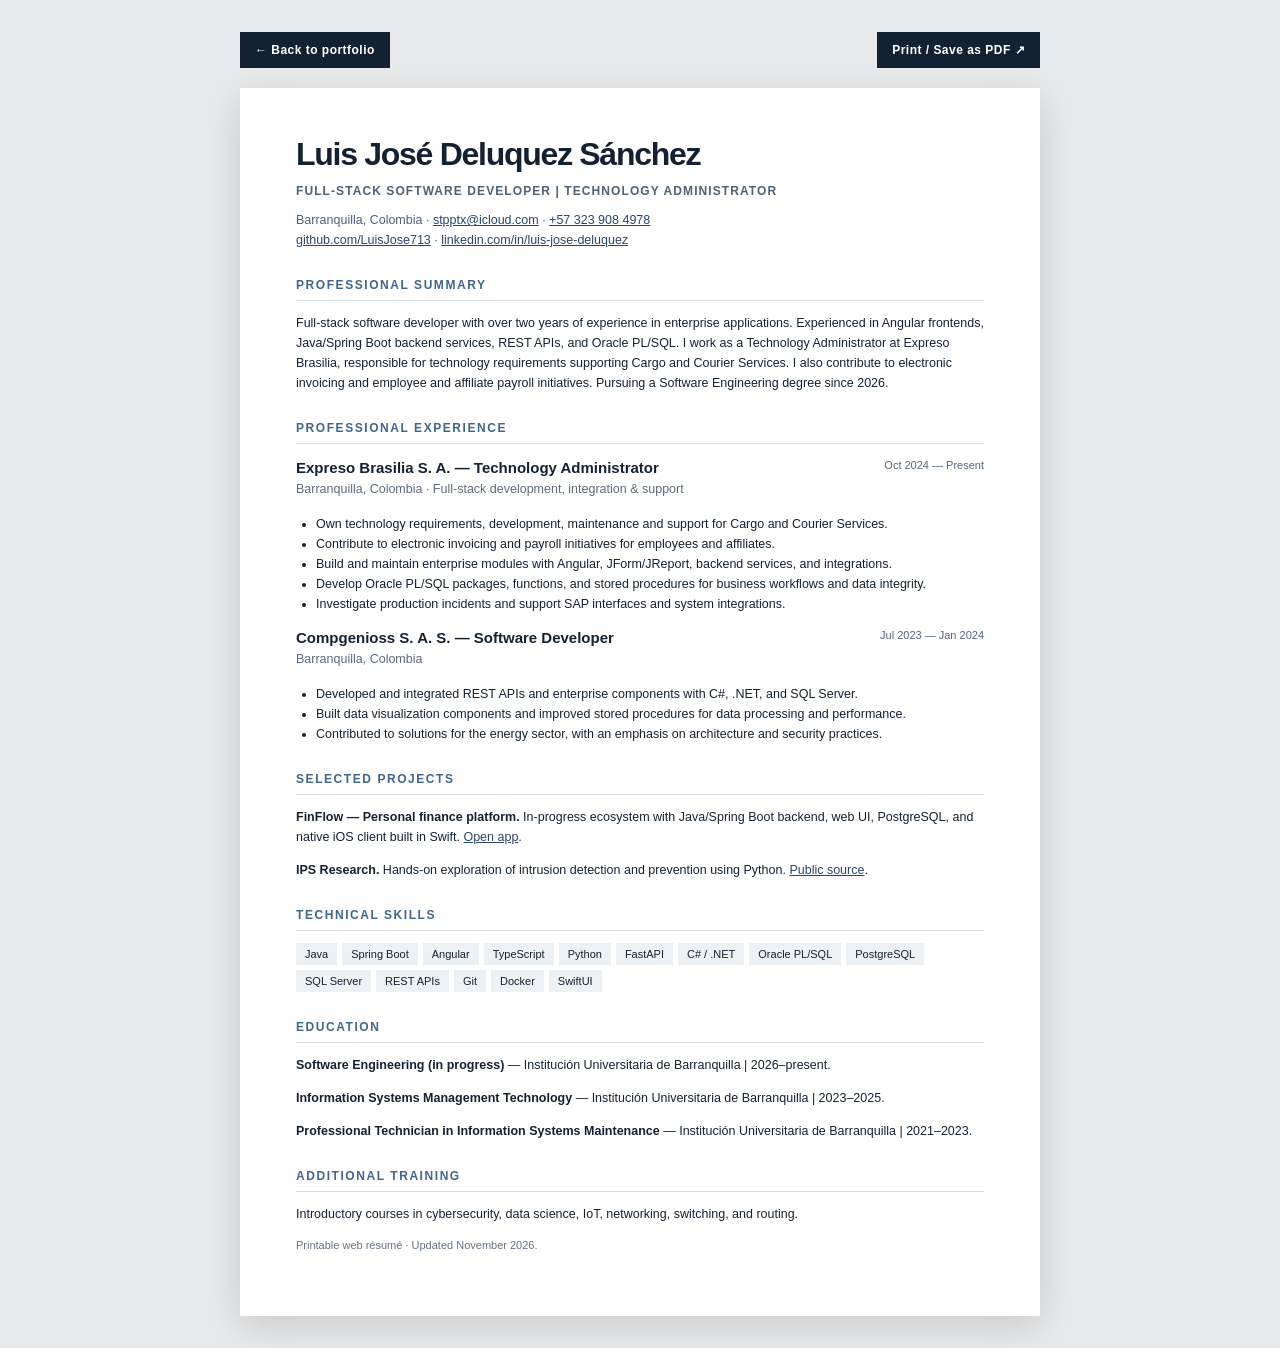
==== portfolio/cv-en.html @ 81dbcf17 "feat(portfolio): add printable English resume" ====
<!doctype html>
<html lang="en"><head><meta charset="utf-8"><meta name="viewport" content="width=device-width,initial-scale=1"><title>Résumé — Luis José Deluquez Sánchez</title><meta name="description" content="Professional résumé of Luis José Deluquez Sánchez, Full-Stack Software Developer."><link rel="icon" href="./favicon.svg" type="image/svg+xml"><style>
:root{font-family:Arial,Helvetica,sans-serif;color:#142131;background:#e8e9ea}*{box-sizing:border-box}body{margin:0;padding:32px}a{color:#294568}main{max-width:800px;margin:auto;background:white;padding:48px 56px;box-shadow:0 10px 35px #0002}.toolbar{max-width:800px;display:flex;justify-content:space-between;align-items:center;margin:0 auto 20px;gap:14px}.toolbar a,.toolbar button{background:#142131;color:white;padding:11px 15px;border:0;text-decoration:none;font:700 12px Arial;cursor:pointer;letter-spacing:.04em}h1{font-size:32px;margin:0 0 5px;letter-spacing:-.04em}h2{font-size:12px;letter-spacing:.13em;color:#42658c;text-transform:uppercase;border-bottom:1px solid #d6dce4;padding-bottom:8px;margin:28px 0 12px}h3{margin:0;font-size:15px}p,li{font-size:12.5px;line-height:1.6}p{margin:7px 0 13px}ul{padding-left:20px;margin:7px 0}.heading p{margin:0;color:#4f6174}.heading .role{font-weight:700;letter-spacing:.09em;text-transform:uppercase;font-size:12px;margin:9px 0}.row{display:flex;justify-content:space-between;gap:20px;align-items:start;margin:15px 0}.row>span{font-size:11px;color:#526579;flex-shrink:0}.row h3{margin-bottom:3px}.row p{margin:0}.chips{display:flex;flex-wrap:wrap;gap:5px}.chips span{background:#edf1f4;padding:5px 9px;font-size:11px}.small{font-size:11px;color:#647084}.section{break-inside:avoid}.muted{color:#5c6a79}@media(max-width:600px){body{padding:12px}main{padding:25px 22px}.row{flex-direction:column;gap:3px}h1{font-size:26px}}@page{size:A4;margin:13mm}@media print{body{background:#fff;padding:0}main{box-shadow:none;max-width:none;padding:0}.toolbar{display:none!important}a{color:#142131;text-decoration:none}h2{margin-top:21px}.section{break-inside:avoid}h1{font-size:30px}}
</style></head><body>
<div class="toolbar"><a href="./index.html">← Back to portfolio</a><button onclick="window.print()">Print / Save as PDF ↗</button></div>
<main>
<header class="heading"><h1>Luis José Deluquez Sánchez</h1><p class="role">Full-Stack Software Developer | Technology Administrator</p><p>Barranquilla, Colombia · <a href="mailto:stpptx@icloud.com">stpptx@icloud.com</a> · <a href="tel:+573239084978">+57 323 908 4978</a></p><p><a href="https://github.com/LuisJose713">github.com/LuisJose713</a> · <a href="https://linkedin.com/in/luis-jose-deluquez">linkedin.com/in/luis-jose-deluquez</a></p></header>
<section class="section"><h2>Professional summary</h2><p>Full-stack software developer with over two years of experience in enterprise applications. Experienced in Angular frontends, Java/Spring Boot backend services, REST APIs, and Oracle PL/SQL. I work as a Technology Administrator at Expreso Brasilia, responsible for technology requirements supporting Cargo and Courier Services. I also contribute to electronic invoicing and employee and affiliate payroll initiatives. Pursuing a Software Engineering degree since 2026.</p></section>
<section class="section"><h2>Professional experience</h2>
<div class="row"><div><h3>Expreso Brasilia S. A. — Technology Administrator</h3><p class="muted">Barranquilla, Colombia · Full-stack development, integration & support</p></div><span>Oct 2024 — Present</span></div>
<ul><li>Own technology requirements, development, maintenance and support for Cargo and Courier Services.</li><li>Contribute to electronic invoicing and payroll initiatives for employees and affiliates.</li><li>Build and maintain enterprise modules with Angular, JForm/JReport, backend services, and integrations.</li><li>Develop Oracle PL/SQL packages, functions, and stored procedures for business workflows and data integrity.</li><li>Investigate production incidents and support SAP interfaces and system integrations.</li></ul>
<div class="row"><div><h3>Compgenioss S. A. S. — Software Developer</h3><p class="muted">Barranquilla, Colombia</p></div><span>Jul 2023 — Jan 2024</span></div>
<ul><li>Developed and integrated REST APIs and enterprise components with C#, .NET, and SQL Server.</li><li>Built data visualization components and improved stored procedures for data processing and performance.</li><li>Contributed to solutions for the energy sector, with an emphasis on architecture and security practices.</li></ul>
</section>
<section class="section"><h2>Selected projects</h2><p><strong>FinFlow — Personal finance platform.</strong> In-progress ecosystem with Java/Spring Boot backend, web UI, PostgreSQL, and native iOS client built in Swift. <a href="https://finflow-opal-five.vercel.app/login">Open app</a>.</p><p><strong>IPS Research.</strong> Hands-on exploration of intrusion detection and prevention using Python. <a href="https://github.com/LuisJose713/IPS">Public source</a>.</p></section>
<section class="section"><h2>Technical skills</h2><div class="chips"><span>Java</span><span>Spring Boot</span><span>Angular</span><span>TypeScript</span><span>Python</span><span>FastAPI</span><span>C# / .NET</span><span>Oracle PL/SQL</span><span>PostgreSQL</span><span>SQL Server</span><span>REST APIs</span><span>Git</span><span>Docker</span><span>SwiftUI</span></div></section>
<section class="section"><h2>Education</h2><p><strong>Software Engineering (in progress)</strong> — Institución Universitaria de Barranquilla | 2026–present.</p><p><strong>Information Systems Management Technology</strong> — Institución Universitaria de Barranquilla | 2023–2025.</p><p><strong>Professional Technician in Information Systems Maintenance</strong> — Institución Universitaria de Barranquilla | 2021–2023.</p></section>
<section class="section"><h2>Additional training</h2><p>Introductory courses in cybersecurity, data science, IoT, networking, switching, and routing.</p></section>
<p class="small">Printable web résumé · Updated November 2026.</p>
</main></body></html>
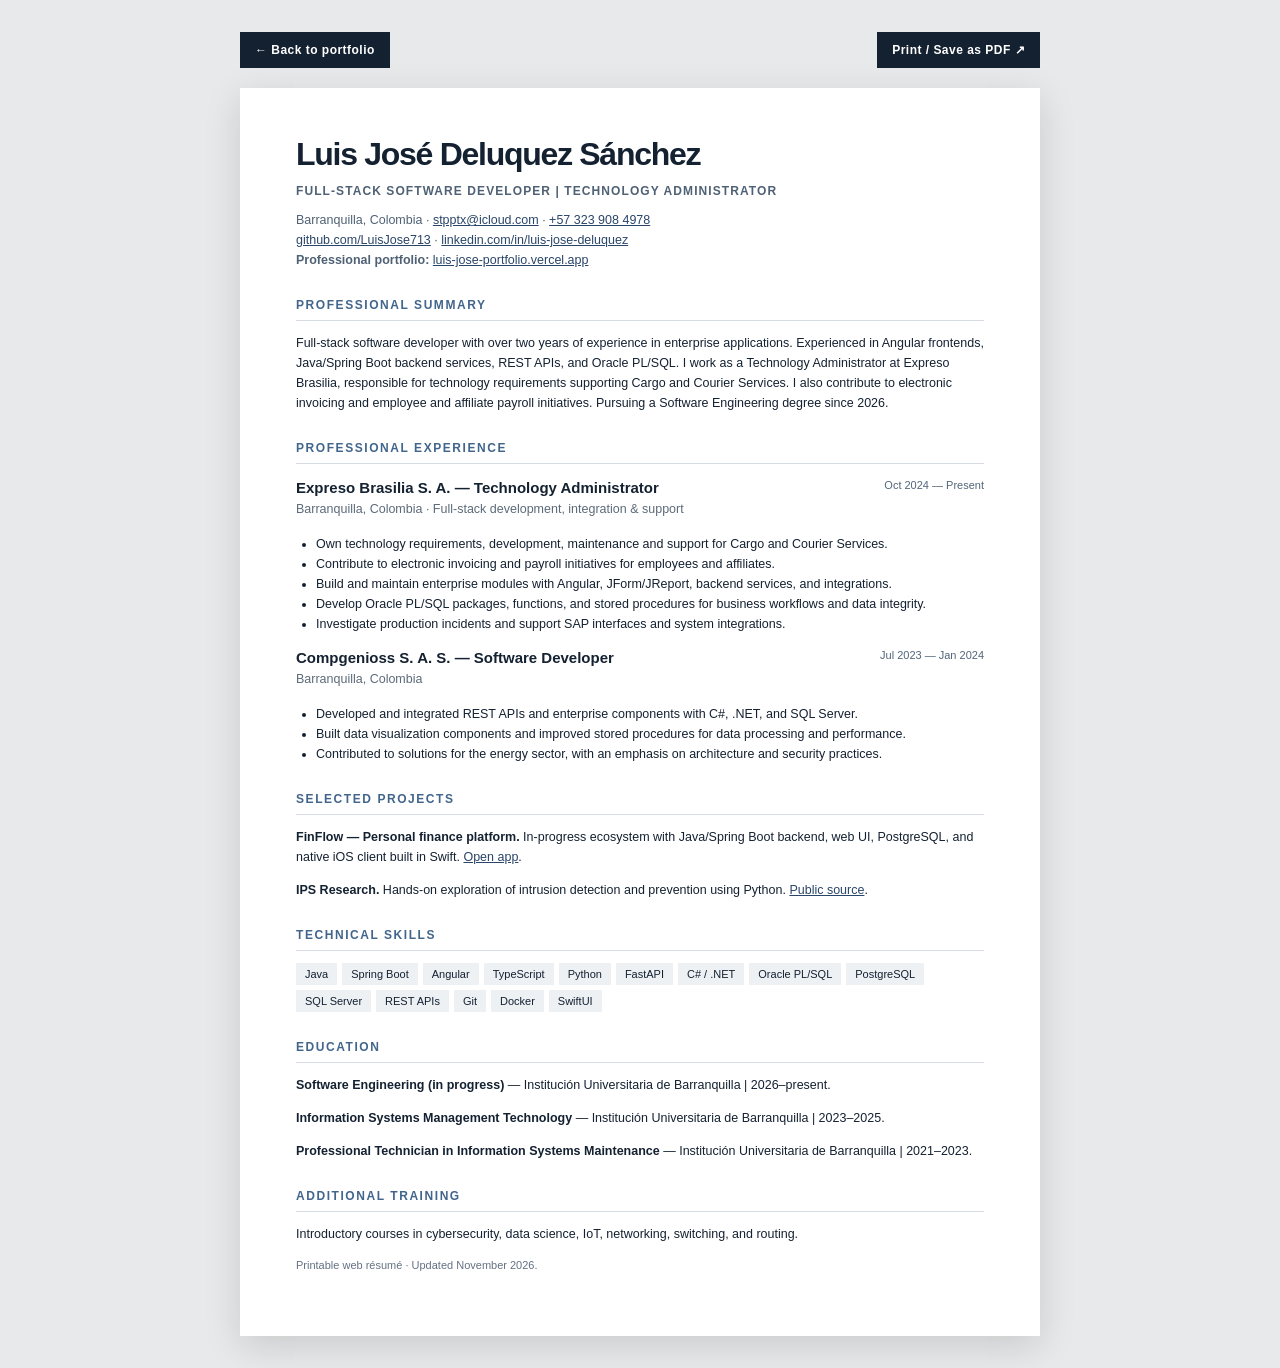
==== commit 104b21ed: "docs(portfolio): add canonical portfolio URL to printable CV" ====
--- a/portfolio/cv-en.html
+++ b/portfolio/cv-en.html
@@ -4,7 +4,7 @@
 </style></head><body>
 <div class="toolbar"><a href="./index.html">← Back to portfolio</a><button onclick="window.print()">Print / Save as PDF ↗</button></div>
 <main>
-<header class="heading"><h1>Luis José Deluquez Sánchez</h1><p class="role">Full-Stack Software Developer | Technology Administrator</p><p>Barranquilla, Colombia · <a href="mailto:stpptx@icloud.com">stpptx@icloud.com</a> · <a href="tel:+573239084978">+57 323 908 4978</a></p><p><a href="https://github.com/LuisJose713">github.com/LuisJose713</a> · <a href="https://linkedin.com/in/luis-jose-deluquez">linkedin.com/in/luis-jose-deluquez</a></p></header>
+<header class="heading"><h1>Luis José Deluquez Sánchez</h1><p class="role">Full-Stack Software Developer | Technology Administrator</p><p>Barranquilla, Colombia · <a href="mailto:stpptx@icloud.com">stpptx@icloud.com</a> · <a href="tel:+573239084978">+57 323 908 4978</a></p><p><a href="https://github.com/LuisJose713">github.com/LuisJose713</a> · <a href="https://linkedin.com/in/luis-jose-deluquez">linkedin.com/in/luis-jose-deluquez</a></p><p><strong>Professional portfolio:</strong> <a href="https://luis-jose-portfolio.vercel.app" target="_blank" rel="noopener noreferrer">luis-jose-portfolio.vercel.app</a></p></header>
 <section class="section"><h2>Professional summary</h2><p>Full-stack software developer with over two years of experience in enterprise applications. Experienced in Angular frontends, Java/Spring Boot backend services, REST APIs, and Oracle PL/SQL. I work as a Technology Administrator at Expreso Brasilia, responsible for technology requirements supporting Cargo and Courier Services. I also contribute to electronic invoicing and employee and affiliate payroll initiatives. Pursuing a Software Engineering degree since 2026.</p></section>
 <section class="section"><h2>Professional experience</h2>
 <div class="row"><div><h3>Expreso Brasilia S. A. — Technology Administrator</h3><p class="muted">Barranquilla, Colombia · Full-stack development, integration & support</p></div><span>Oct 2024 — Present</span></div>
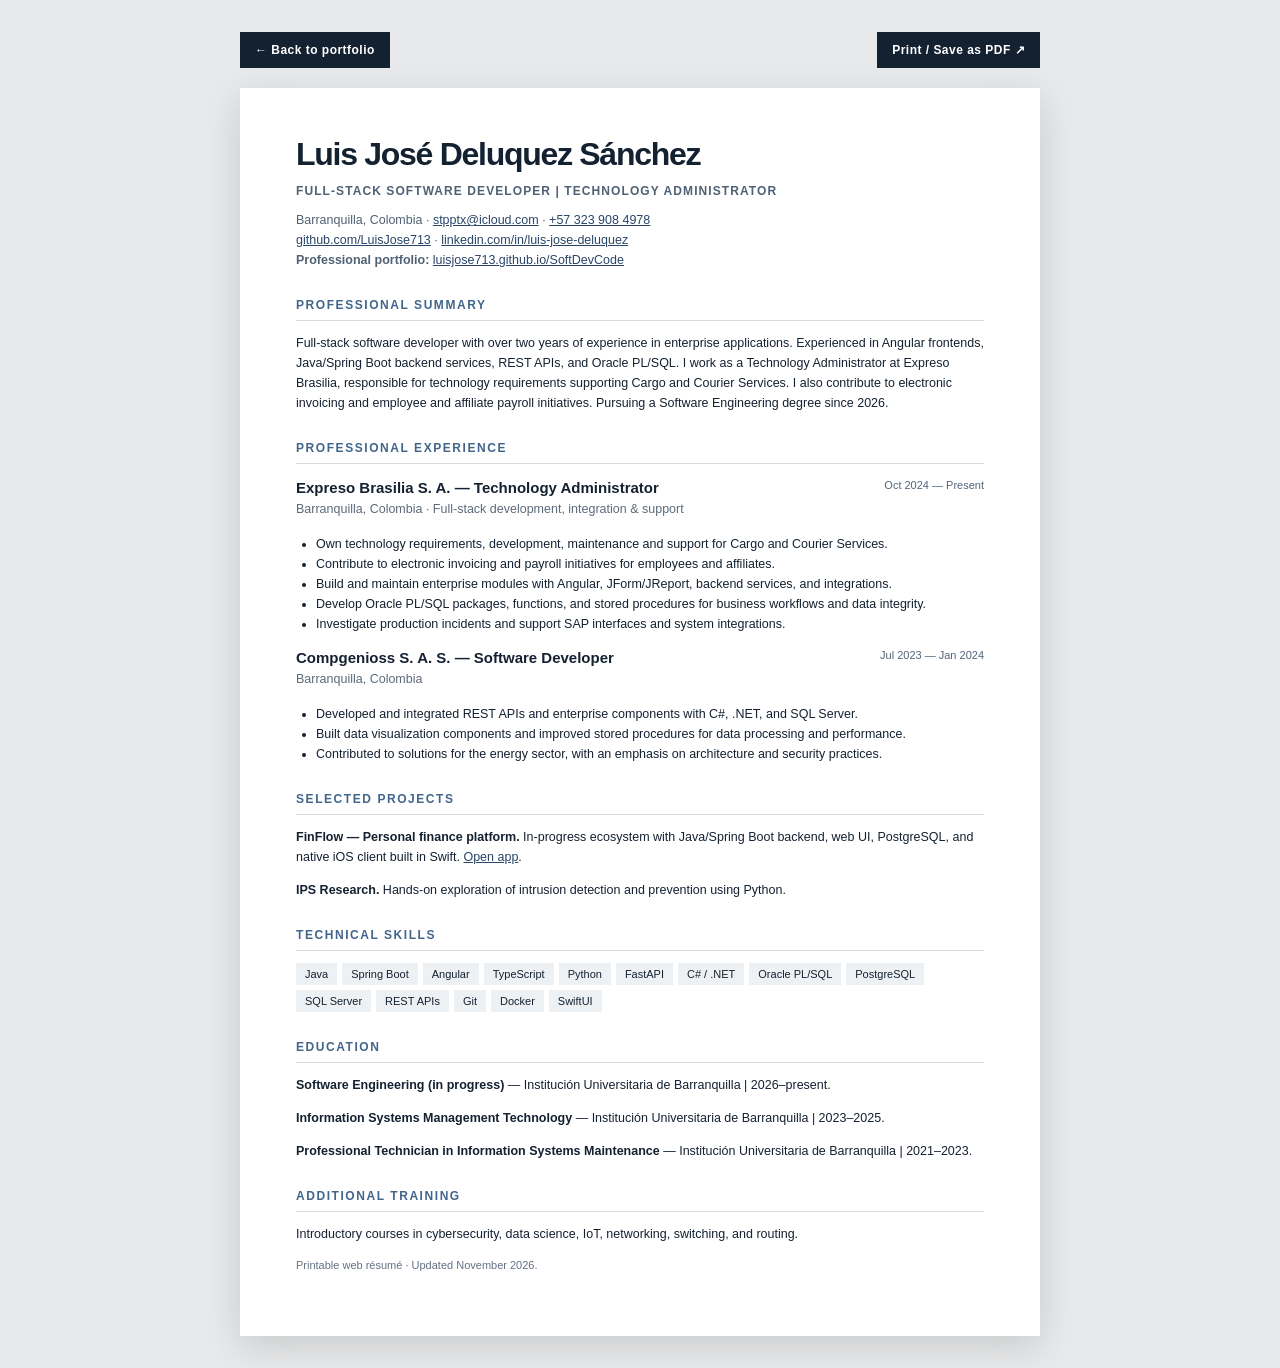
==== commit 3d3a91e5: "docs(portfolio): align portfolio/cv-en.html with GitHub Pages" ====
--- a/portfolio/cv-en.html
+++ b/portfolio/cv-en.html
@@ -4,7 +4,7 @@
 </style></head><body>
 <div class="toolbar"><a href="./index.html">← Back to portfolio</a><button onclick="window.print()">Print / Save as PDF ↗</button></div>
 <main>
-<header class="heading"><h1>Luis José Deluquez Sánchez</h1><p class="role">Full-Stack Software Developer | Technology Administrator</p><p>Barranquilla, Colombia · <a href="mailto:stpptx@icloud.com">stpptx@icloud.com</a> · <a href="tel:+573239084978">+57 323 908 4978</a></p><p><a href="https://github.com/LuisJose713">github.com/LuisJose713</a> · <a href="https://linkedin.com/in/luis-jose-deluquez">linkedin.com/in/luis-jose-deluquez</a></p><p><strong>Professional portfolio:</strong> <a href="https://luis-jose-portfolio.vercel.app" target="_blank" rel="noopener noreferrer">luis-jose-portfolio.vercel.app</a></p></header>
+<header class="heading"><h1>Luis José Deluquez Sánchez</h1><p class="role">Full-Stack Software Developer | Technology Administrator</p><p>Barranquilla, Colombia · <a href="mailto:stpptx@icloud.com">stpptx@icloud.com</a> · <a href="tel:+573239084978">+57 323 908 4978</a></p><p><a href="https://github.com/LuisJose713">github.com/LuisJose713</a> · <a href="https://linkedin.com/in/luis-jose-deluquez">linkedin.com/in/luis-jose-deluquez</a></p><p><strong>Professional portfolio:</strong> <a href="https://luisjose713.github.io/SoftDevCode" target="_blank" rel="noopener noreferrer">luisjose713.github.io/SoftDevCode</a></p></header>
 <section class="section"><h2>Professional summary</h2><p>Full-stack software developer with over two years of experience in enterprise applications. Experienced in Angular frontends, Java/Spring Boot backend services, REST APIs, and Oracle PL/SQL. I work as a Technology Administrator at Expreso Brasilia, responsible for technology requirements supporting Cargo and Courier Services. I also contribute to electronic invoicing and employee and affiliate payroll initiatives. Pursuing a Software Engineering degree since 2026.</p></section>
 <section class="section"><h2>Professional experience</h2>
 <div class="row"><div><h3>Expreso Brasilia S. A. — Technology Administrator</h3><p class="muted">Barranquilla, Colombia · Full-stack development, integration & support</p></div><span>Oct 2024 — Present</span></div>
@@ -12,7 +12,7 @@
 <div class="row"><div><h3>Compgenioss S. A. S. — Software Developer</h3><p class="muted">Barranquilla, Colombia</p></div><span>Jul 2023 — Jan 2024</span></div>
 <ul><li>Developed and integrated REST APIs and enterprise components with C#, .NET, and SQL Server.</li><li>Built data visualization components and improved stored procedures for data processing and performance.</li><li>Contributed to solutions for the energy sector, with an emphasis on architecture and security practices.</li></ul>
 </section>
-<section class="section"><h2>Selected projects</h2><p><strong>FinFlow — Personal finance platform.</strong> In-progress ecosystem with Java/Spring Boot backend, web UI, PostgreSQL, and native iOS client built in Swift. <a href="https://finflow-opal-five.vercel.app/login">Open app</a>.</p><p><strong>IPS Research.</strong> Hands-on exploration of intrusion detection and prevention using Python. <a href="https://github.com/LuisJose713/IPS">Public source</a>.</p></section>
+<section class="section"><h2>Selected projects</h2><p><strong>FinFlow — Personal finance platform.</strong> In-progress ecosystem with Java/Spring Boot backend, web UI, PostgreSQL, and native iOS client built in Swift. <a href="https://finflow-opal-five.vercel.app/login">Open app</a>.</p><p><strong>IPS Research.</strong> Hands-on exploration of intrusion detection and prevention using Python.</p></section>
 <section class="section"><h2>Technical skills</h2><div class="chips"><span>Java</span><span>Spring Boot</span><span>Angular</span><span>TypeScript</span><span>Python</span><span>FastAPI</span><span>C# / .NET</span><span>Oracle PL/SQL</span><span>PostgreSQL</span><span>SQL Server</span><span>REST APIs</span><span>Git</span><span>Docker</span><span>SwiftUI</span></div></section>
 <section class="section"><h2>Education</h2><p><strong>Software Engineering (in progress)</strong> — Institución Universitaria de Barranquilla | 2026–present.</p><p><strong>Information Systems Management Technology</strong> — Institución Universitaria de Barranquilla | 2023–2025.</p><p><strong>Professional Technician in Information Systems Maintenance</strong> — Institución Universitaria de Barranquilla | 2021–2023.</p></section>
 <section class="section"><h2>Additional training</h2><p>Introductory courses in cybersecurity, data science, IoT, networking, switching, and routing.</p></section>
